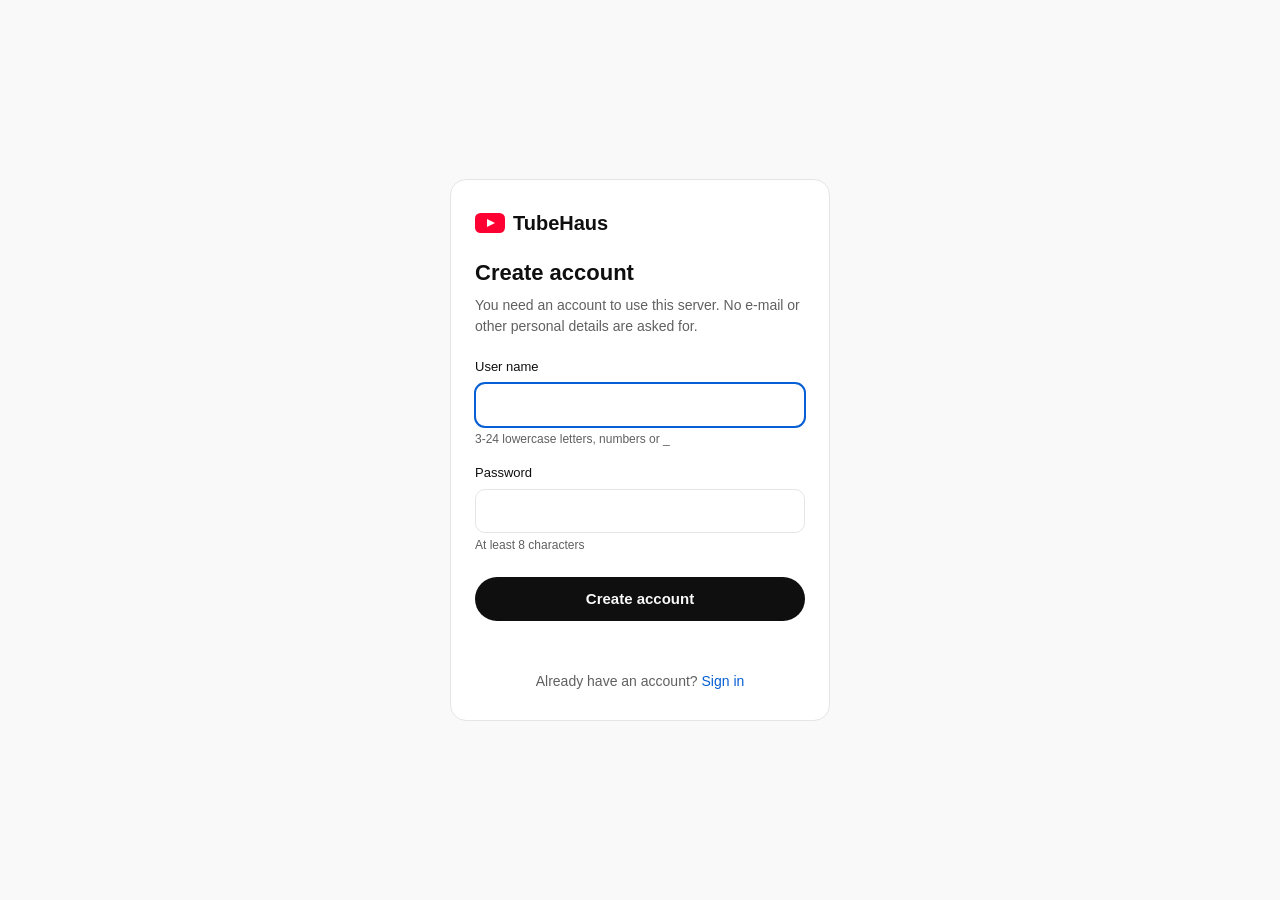
==== web/y/auth.html @ a771d757 "Sign-up wall and a hardened public setup with Anubis - HT_ACCOUNTS=1: user name + password (no e-mai" ====
<!doctype html>
<html lang="en">
<head>
<meta charset="utf-8">
<meta name="viewport" content="width=device-width, initial-scale=1">
<meta name="robots" content="noindex">
<title>TubeHaus</title>
<!-- Sign-up / sign-in page of a public instance started with HT_ACCOUNTS=1.
     The reverse proxy sends anyone without a session here (see deploy/Caddyfile.public). -->
<style>
  :root { --bg: #f9f9f9; --card: #fff; --fg: #0f0f0f; --fg2: #606060; --line: #e5e5e5; --red: #ff0033; --blue: #065fd4; }
  @media (prefers-color-scheme: dark) { :root { --bg: #0f0f0f; --card: #212121; --fg: #f1f1f1; --fg2: #aaa; --line: #3f3f3f; --blue: #3ea6ff; } }
  * { box-sizing: border-box; }
  body { margin: 0; min-height: 100vh; display: grid; place-items: center; background: var(--bg); color: var(--fg);
    font: 15px/1.5 Roboto, "Noto Sans KR", Arial, sans-serif; padding: 16px; }
  .card { width: 100%; max-width: 380px; background: var(--card); border: 1px solid var(--line); border-radius: 16px; padding: 28px 24px; }
  .logo { display: flex; align-items: center; gap: 8px; font-weight: 700; font-size: 20px; margin-bottom: 18px; }
  h1 { font-size: 22px; margin: 0 0 6px; }
  p.sub { color: var(--fg2); margin: 0 0 20px; font-size: 14px; }
  label { display: block; font-size: 13px; font-weight: 500; margin: 14px 0 6px; }
  input { width: 100%; height: 44px; padding: 0 12px; border: 1px solid var(--line); border-radius: 10px; background: transparent; color: inherit; font: inherit; }
  input:focus { outline: 2px solid var(--blue); outline-offset: -1px; }
  small { color: var(--fg2); font-size: 12px; }
  .hp { position: absolute; left: -10000px; width: 1px; height: 1px; overflow: hidden; }
  button { width: 100%; height: 44px; margin-top: 22px; border: 0; border-radius: 22px; background: var(--fg); color: var(--bg); font: inherit; font-weight: 600; cursor: pointer; }
  button:disabled { opacity: .6; cursor: default; }
  .err { color: #d93025; font-size: 14px; min-height: 20px; margin-top: 12px; }
  .switch { margin-top: 18px; text-align: center; font-size: 14px; color: var(--fg2); }
  .switch a { color: var(--blue); text-decoration: none; font-weight: 500; }
</style>
</head>
<body>
<main class="card">
  <div class="logo"><svg width="30" height="20" viewBox="0 0 30 20"><rect width="30" height="20" rx="5.5" fill="#ff0033"/><path d="M12 6l8 4-8 4z" fill="#fff"/></svg>TubeHaus</div>
  <h1 id="title"></h1>
  <p class="sub" id="sub"></p>
  <form id="f" novalidate>
    <label for="u" id="lu"></label>
    <input id="u" name="username" autocomplete="username" autocapitalize="none" spellcheck="false" maxlength="24" required>
    <small id="hu"></small>
    <label for="p" id="lp"></label>
    <input id="p" name="password" type="password" minlength="8" maxlength="200" required>
    <small id="hp"></small>
    <div class="hp" aria-hidden="true"><input id="w" name="website" tabindex="-1" autocomplete="off"></div>
    <button id="go"></button>
    <div class="err" id="err" role="alert"></div>
  </form>
  <div class="switch" id="switch"></div>
</main>
<script type="module">
  import { $t, $tMsg } from "./i18n.js";
  const $ = (id) => document.getElementById(id);
  const signup = !location.pathname.startsWith("/login");
  // only same-site paths come back from the redirect parameter
  const back = (() => { const r = new URLSearchParams(location.search).get("r") || "/"; return /^\/(?!\/)/.test(r) ? r : "/"; })();
  const q = location.search;
  $("title").textContent = signup ? $t("계정 만들기") : $t("로그인");
  $("sub").textContent = $t("이 서버를 쓰려면 계정이 필요해요. 이메일 같은 개인정보는 받지 않아요.");
  $("lu").textContent = $t("사용자 이름");
  $("lp").textContent = $t("비밀번호");
  $("hu").textContent = signup ? $t("영문 소문자, 숫자, _ 로 3~24자") : "";
  $("hp").textContent = signup ? $t("8자 이상") : "";
  $("p").autocomplete = signup ? "new-password" : "current-password";
  $("go").textContent = signup ? $t("계정 만들기") : $t("로그인");
  $("switch").innerHTML = signup
    ? `${$t("이미 계정이 있나요?")} <a href="/login${q}">${$t("로그인")}</a>`
    : `${$t("계정이 없나요?")} <a href="/signup${q}">${$t("계정 만들기")}</a>`;
  $("f").onsubmit = async (e) => {
    e.preventDefault();
    $("go").disabled = true;
    $("err").textContent = "";
    try {
      const r = await fetch(signup ? "/api/p/auth/signup" : "/api/p/auth/login", {
        method: "POST", credentials: "same-origin", headers: { "Content-Type": "application/json" },
        body: JSON.stringify({ username: $("u").value, password: $("p").value, website: $("w").value }),
      });
      const d = await r.json().catch(() => ({}));
      if (!r.ok) throw new Error($tMsg(d.error || String(r.status)));
      location.replace(back);
    } catch (ex) {
      $("err").textContent = ex.message;
      $("go").disabled = false;
    }
  };
  (signup ? $("u") : $("u")).focus();
</script>
</body>
</html>
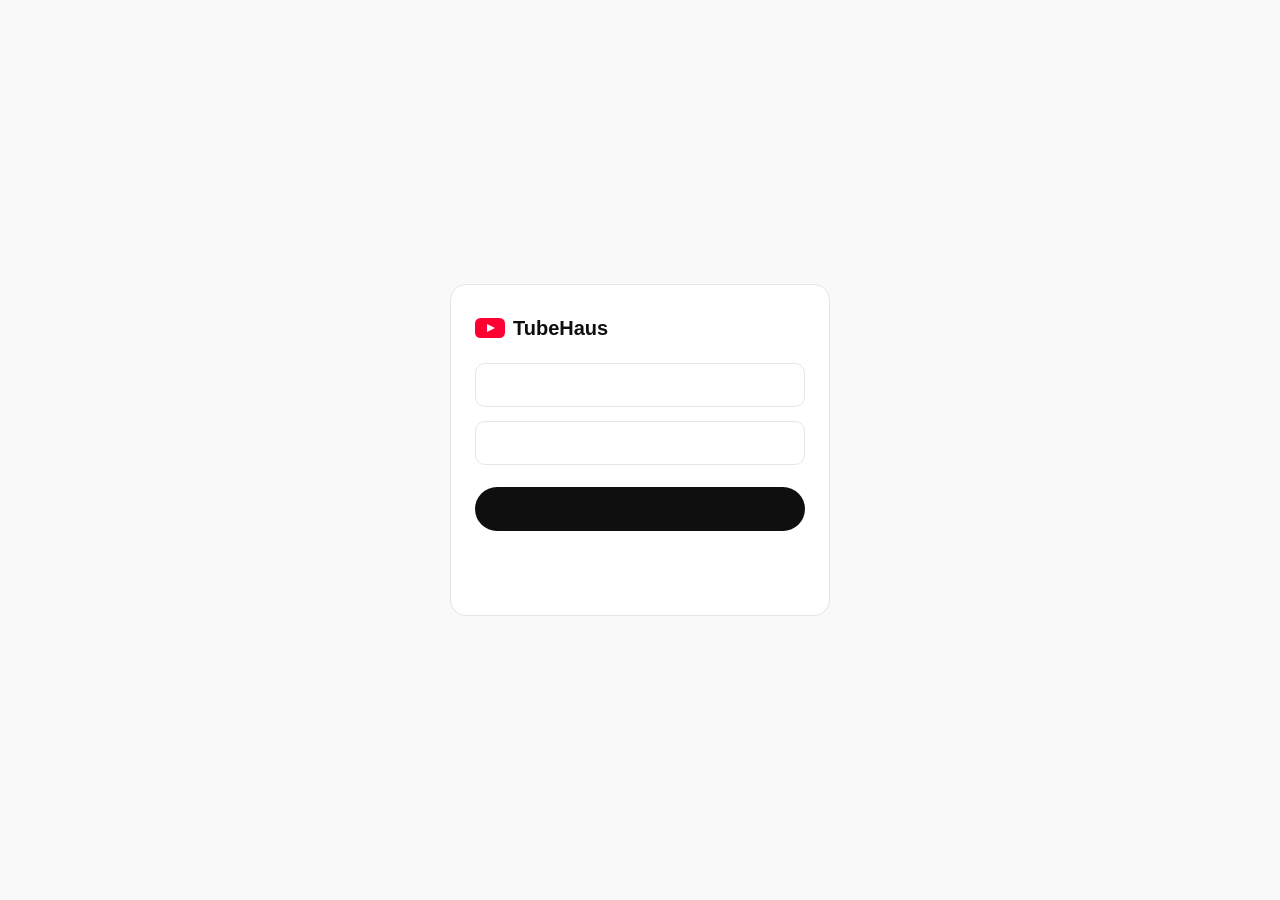
==== commit 7a4f2a22: "auth page: load i18n from an absolute path (it is served at /signup and /login)" ====
--- a/web/y/auth.html
+++ b/web/y/auth.html
@@ -48,12 +48,17 @@
   <div class="switch" id="switch"></div>
 </main>
 <script type="module">
-  import { $t, $tMsg } from "./i18n.js";
+  import { $t, $tMsg } from "/y/i18n.js";   // absolute: this page is served at /signup and /login
   const $ = (id) => document.getElementById(id);
   const signup = !location.pathname.startsWith("/login");
-  // only same-site paths come back from the redirect parameter
-  const back = (() => { const r = new URLSearchParams(location.search).get("r") || "/"; return /^\/(?!\/)/.test(r) ? r : "/"; })();
-  const q = location.search;
+  // where to go afterwards: only a path on this site (parsed, so "/\\evil.com" and friends can't leave it)
+  const back = (() => {
+    try {
+      const u = new URL(new URLSearchParams(location.search).get("r") || "/", location.origin);
+      return u.origin === location.origin ? u.pathname + u.search + u.hash : "/";
+    } catch { return "/"; }
+  })();
+  const q = "?r=" + encodeURIComponent(back);
   $("title").textContent = signup ? $t("계정 만들기") : $t("로그인");
   $("sub").textContent = $t("이 서버를 쓰려면 계정이 필요해요. 이메일 같은 개인정보는 받지 않아요.");
   $("lu").textContent = $t("사용자 이름");
@@ -62,9 +67,10 @@
   $("hp").textContent = signup ? $t("8자 이상") : "";
   $("p").autocomplete = signup ? "new-password" : "current-password";
   $("go").textContent = signup ? $t("계정 만들기") : $t("로그인");
-  $("switch").innerHTML = signup
-    ? `${$t("이미 계정이 있나요?")} <a href="/login${q}">${$t("로그인")}</a>`
-    : `${$t("계정이 없나요?")} <a href="/signup${q}">${$t("계정 만들기")}</a>`;
+  const other = document.createElement("a");
+  other.href = (signup ? "/login" : "/signup") + q;
+  other.textContent = signup ? $t("로그인") : $t("계정 만들기");
+  $("switch").append(signup ? $t("이미 계정이 있나요?") : $t("계정이 없나요?"), " ", other);
   $("f").onsubmit = async (e) => {
     e.preventDefault();
     $("go").disabled = true;
@@ -76,7 +82,7 @@
       });
       const d = await r.json().catch(() => ({}));
       if (!r.ok) throw new Error($tMsg(d.error || String(r.status)));
-      location.replace(back);
+      location.replace(new URL(back, location.origin).href);
     } catch (ex) {
       $("err").textContent = ex.message;
       $("go").disabled = false;
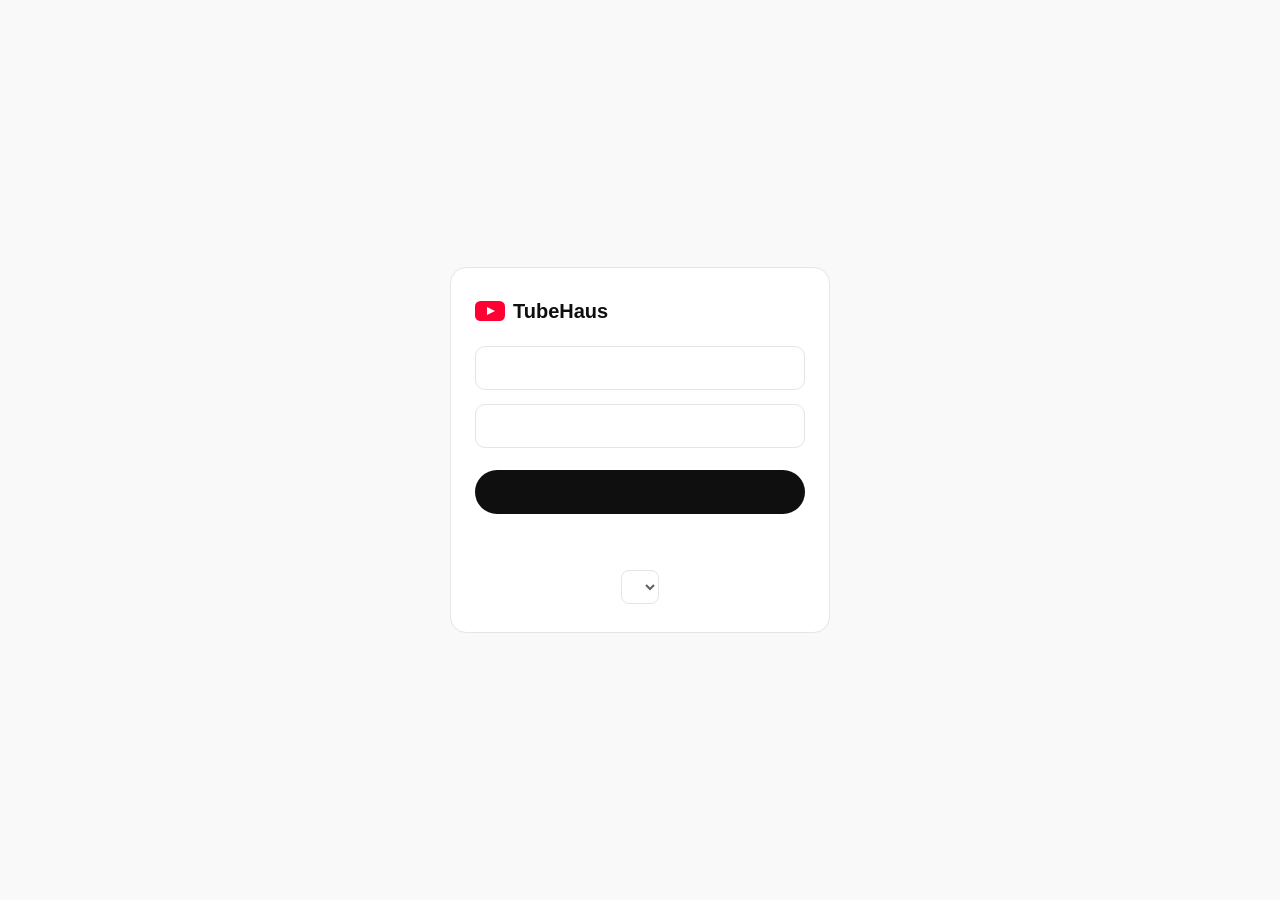
==== commit 10052415: "Sign-up page: choose the language first, selector at the bottom" ====
--- a/web/y/auth.html
+++ b/web/y/auth.html
@@ -27,11 +27,25 @@
   .err { color: #d93025; font-size: 14px; min-height: 20px; margin-top: 12px; }
   .switch { margin-top: 18px; text-align: center; font-size: 14px; color: var(--fg2); }
   .switch a { color: var(--blue); text-decoration: none; font-weight: 500; }
+  /* language: asked first on a first visit, a small selector afterwards */
+  .langs { display: grid; grid-template-columns: 1fr 1fr; gap: 8px; margin-top: 8px; }
+  .langs .lang { margin: 0; height: 44px; border: 1px solid var(--line); border-radius: 10px; background: transparent; color: var(--fg); font-weight: 400; }
+  .langs .lang:hover, .langs .lang:focus { border-color: var(--blue); outline: 0; }
+  .langs .lang.on { border-color: var(--blue); color: var(--blue); font-weight: 600; }
+  .langsel { margin-top: 16px; text-align: center; }
+  .langsel select { height: 34px; padding: 0 8px; border: 1px solid var(--line); border-radius: 8px; background: transparent; color: var(--fg2); font: inherit; font-size: 13px; }
+  .langsel select option { color: initial; }
+  [hidden] { display: none !important; }
 </style>
 </head>
 <body>
 <main class="card">
   <div class="logo"><svg width="30" height="20" viewBox="0 0 30 20"><rect width="30" height="20" rx="5.5" fill="#ff0033"/><path d="M12 6l8 4-8 4z" fill="#fff"/></svg>TubeHaus</div>
+  <section id="pick" hidden>
+    <h1 id="ltitle"></h1>
+    <div class="langs" id="langs"></div>
+  </section>
+  <section id="main">
   <h1 id="title"></h1>
   <p class="sub" id="sub"></p>
   <form id="f" novalidate>
@@ -46,10 +60,36 @@
     <div class="err" id="err" role="alert"></div>
   </form>
   <div class="switch" id="switch"></div>
+  <div class="langsel"><select id="lang" aria-label="Language"></select></div>
+  </section>
 </main>
 <script type="module">
-  import { $t, $tMsg } from "/y/i18n.js";   // absolute: this page is served at /signup and /login
+  import { $t, $tMsg, LANG, LANGS, FIRST_VISIT, langLabel } from "/y/i18n.js";   // absolute: this page is served at /signup and /login
   const $ = (id) => document.getElementById(id);
+  // the language comes first, like in the app: saved in the same settings, so the app follows it
+  const setLang = (c) => {
+    let s = {};
+    try { s = JSON.parse(localStorage.getItem("yt.settings") || "{}") || {}; } catch { }
+    s.lang = c;
+    try { localStorage.setItem("yt.settings", JSON.stringify(s)); } catch { }
+    location.reload();
+  };
+  for (const [c, n] of LANGS) $("lang").append(new Option(n, c, false, c === LANG));
+  $("lang").onchange = (e) => setLang(e.target.value);
+  if (FIRST_VISIT) {
+    $("main").hidden = true;
+    $("pick").hidden = false;
+    $("ltitle").textContent = langLabel();
+    for (const [c, n] of LANGS) {
+      const b = document.createElement("button");
+      b.type = "button";
+      b.className = "lang" + (c === LANG ? " on" : "");
+      b.textContent = n;
+      b.onclick = () => setLang(c);
+      $("langs").append(b);
+    }
+    $("langs").querySelector(".on")?.focus();
+  }
   const signup = !location.pathname.startsWith("/login");
   // where to go afterwards: only a path on this site (parsed, so "/\\evil.com" and friends can't leave it)
   const back = (() => {
@@ -88,7 +128,7 @@
       $("go").disabled = false;
     }
   };
-  (signup ? $("u") : $("u")).focus();
+  if (!FIRST_VISIT) $("u").focus();
 </script>
 </body>
 </html>
